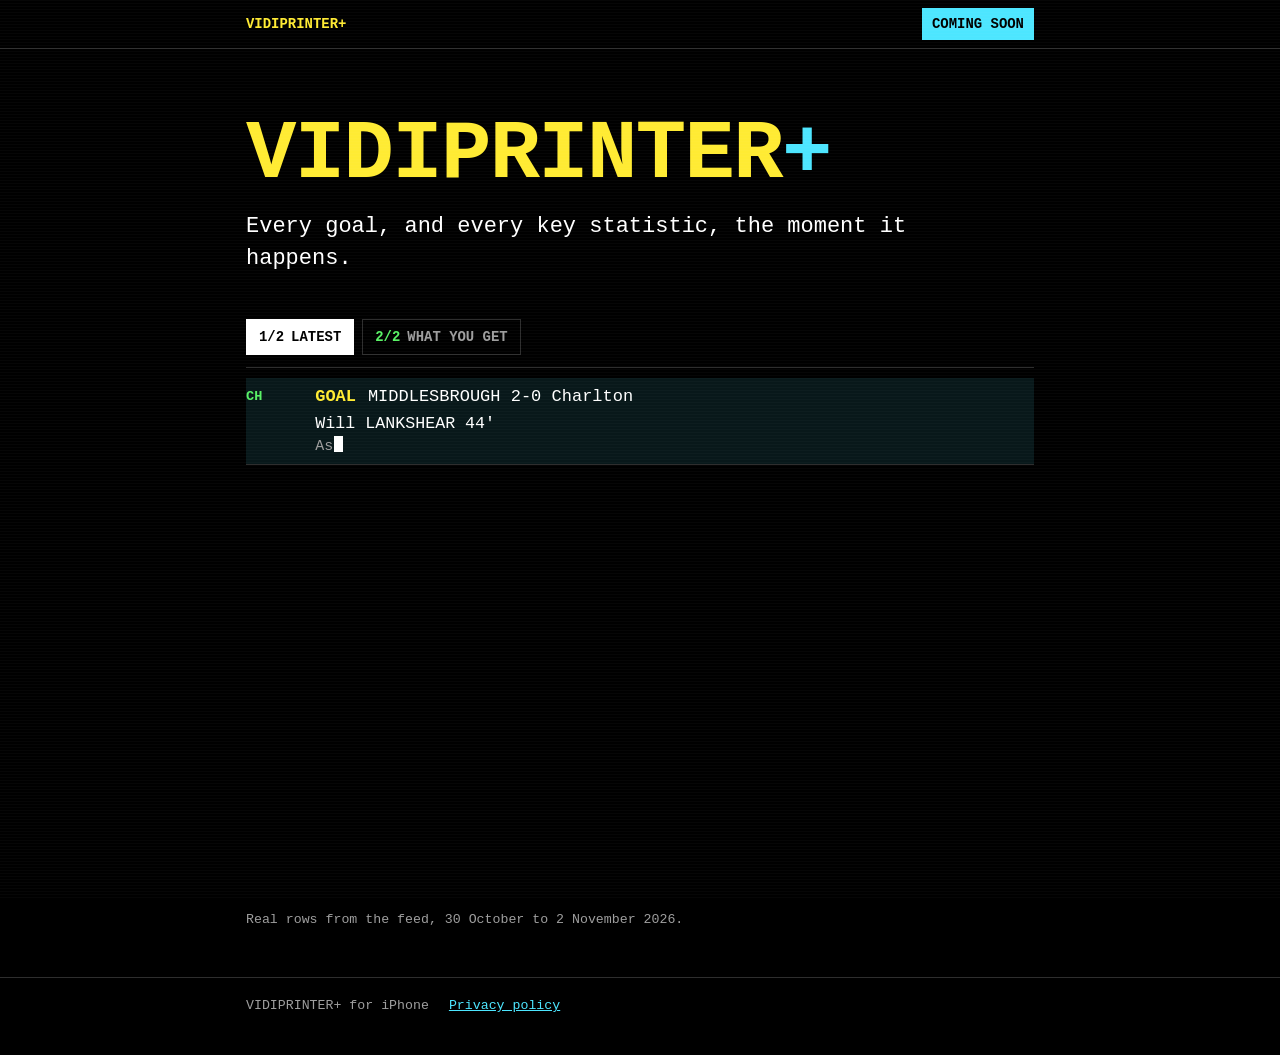
==== docs/index.html @ b52f9524 "The Vidiprinter+ website Moved out of the app repo (mikejmccarthy/vidiprinter#30) to be served by Gi" ====
<!DOCTYPE html>
<!-- Built by site.py from template.html, content.json and highlights.json. Edit those, not this file. -->
<html lang="en-GB">
<head>
<meta charset="utf-8">
<meta name="viewport" content="width=device-width, initial-scale=1">
<title>Vidiprinter+</title>
<meta name="description" content="Vidiprinter+ for iPhone: every goal, and every key statistic, the moment it happens. Live vidiprinter, live stats and alerts for your games.">
<meta name="theme-color" content="#000000">
<meta property="og:title" content="Vidiprinter+">
<meta property="og:description" content="Every goal, and every key statistic, the moment it happens.">
<link rel="icon" href="data:image/svg+xml,%3Csvg xmlns='http://www.w3.org/2000/svg' viewBox='0 0 64 64'%3E%3Crect width='64' height='64' rx='12' fill='%23000'/%3E%3Ctext x='32' y='44' font-family='Menlo,monospace' font-weight='700' font-size='30' text-anchor='middle' fill='%23ffeb33'%3EV+%3C/text%3E%3C/svg%3E">
<style>
/* The app's Old School palette (Vidiprinter/Views/Teletext.swift), dark. */
:root {
  --bg: #000;
  --text: #fff;
  --yellow: #ffeb33;
  --cyan: #4de6ff;
  --green: #59f266;
  --red: #ff4d4d;
  --magenta: #ff66ff;
  --quiet: #9e9e9e;
  --sep: #2e2e2e;
  --mono: ui-monospace, "SF Mono", SFMono-Regular, Menlo, Consolas, "Liberation Mono", "Roboto Mono", monospace;
  --code-w: 3.6em;
  color-scheme: dark;
}
* { box-sizing: border-box; }
html { -webkit-text-size-adjust: 100%; }
body {
  margin: 0;
  background: var(--bg);
  color: var(--text);
  font-family: var(--mono);
  font-size: clamp(14px, 1.2vw + 10px, 17px);
  line-height: 1.45;
  overflow-x: hidden;
}
/* Faint scanlines, like the old set. */
body::after {
  content: "";
  position: fixed; inset: 0;
  pointer-events: none;
  background: repeating-linear-gradient(to bottom, rgba(255,255,255,.025) 0 1px, transparent 1px 3px);
  z-index: 50;
}
a { color: var(--cyan); }
.wrap { max-width: 820px; margin: 0 auto; padding: 0 16px; }

/* Header line: the name and the button */
.bar {
  position: sticky; top: 0; z-index: 40;
  background: var(--bg);
  border-bottom: 1px solid var(--sep);
}
.bar .wrap {
  display: flex; align-items: center; justify-content: space-between; gap: 12px;
  min-height: 48px;
  font-size: .82em;
}
.bar .name { color: var(--yellow); font-weight: 700; }
.bar .get {
  background: var(--cyan); color: #000; text-decoration: none;
  font-weight: 700; padding: 6px 10px; white-space: nowrap;
}
.bar .get:hover, .bar .get:focus-visible { background: var(--yellow); }

/* Title */
.hero { padding: clamp(28px, 6vw, 64px) 0 18px; }
h1 {
  margin: 0;
  font-size: clamp(40px, 9vw, 84px);
  line-height: 1;
  letter-spacing: -.02em;
  color: var(--yellow);
  font-weight: 800;
}
h1 .plus { color: var(--cyan); }
.tag {
  margin: 14px 0 0;
  font-size: clamp(16px, 1.6vw + 11px, 22px);
  max-width: 34em;
}

/* Subpage strip, like the app's view chips */
.strip {
  display: flex; gap: 8px; flex-wrap: wrap;
  margin: 26px 0 12px;
}
.chip {
  font: inherit; font-size: .82em; font-weight: 700;
  color: var(--quiet); background: transparent;
  border: 1px solid var(--sep);
  padding: 7px 12px; cursor: pointer;
  text-transform: uppercase;
}
.chip .n { color: var(--green); margin-right: .5em; }
.chip[aria-selected="true"] { color: #000; background: var(--text); border-color: var(--text); }
.chip[aria-selected="true"] .n { color: #000; }
.chip:focus-visible { outline: 2px solid var(--cyan); outline-offset: 2px; }
.chip.nudge { animation: nudge 1.2s ease-in-out infinite; }
@keyframes nudge { 50% { border-color: var(--yellow); color: var(--yellow); } }

/* The screen */
.screen { border-top: 1px solid var(--sep); }
.page { padding-top: 10px; }
.feed {
  position: relative;
  height: clamp(380px, 58svh, 560px);
  overflow: hidden;
}
.feed::after {
  content: ""; position: absolute; left: 0; right: 0; bottom: 0; height: 90px;
  background: linear-gradient(transparent, var(--bg));
  pointer-events: none;
}
.note { color: var(--quiet); font-size: .78em; margin: 10px 0 0; }

/* A vidiprinter row (FeedRow) */
.row {
  display: grid;
  grid-template-columns: var(--code-w) 1fr;
  column-gap: 8px;
  padding: 7px 0;
  border-bottom: 1px solid var(--sep);
}
.row.fresh { background: rgba(77,230,255,.10); }
.code { color: var(--green); font-weight: 700; font-size: .8em; padding-top: .15em; white-space: nowrap; }
.head { display: flex; flex-wrap: wrap; column-gap: .7em; align-items: baseline; }
.lab { font-weight: 700; }
.c-yellow { color: var(--yellow); }
.c-cyan { color: var(--cyan); }
.c-green { color: var(--green); }
.c-red { color: var(--red); }
.c-magenta { color: var(--magenta); }
.c-grey { color: var(--quiet); }
.player { font-size: .98em; margin-top: 2px; }
.assist { color: var(--quiet); font-size: .88em; }
.ins { display: flex; gap: .5em; color: var(--quiet); font-size: .88em; margin: 3px 0 0 1.1em; }
.ins .chev { color: var(--cyan); }
.wait { display: none !important; }
.cursor {
  display: inline-block; width: .6em; height: 1.05em;
  background: var(--text); vertical-align: -.15em; margin-left: 1px;
  animation: blink 1s steps(1) infinite;
}
@keyframes blink { 50% { opacity: 0; } }
.row.out { opacity: 0; transform: translateX(-6px); transition: opacity .12s, transform .12s; }

/* Features page */
.features .row { padding: 14px 0; }
.features .head { font-size: 1.12em; }
.features .score { font-weight: 700; }
.features .ins { font-size: .92em; color: #c9c9c9; }
.strike { text-decoration: line-through; color: var(--quiet); }

.cta { padding: 28px 0 10px; transition: opacity .4s; }
.cta.wait { display: block !important; opacity: 0; visibility: hidden; }
.store {
  display: inline-flex; align-items: center; gap: 12px;
  background: var(--yellow); color: #000; text-decoration: none;
  font-weight: 800; font-size: 1.05em;
  padding: 14px 20px;
}
.store:hover, .store:focus-visible { background: var(--cyan); }
.store.soon, .store.soon:hover { background: transparent; color: var(--yellow); border: 2px solid var(--yellow); cursor: default; }
.store svg { width: 22px; height: 22px; flex: none; }
.price { color: var(--quiet); font-size: .85em; margin: 12px 0 0; }

footer { border-top: 1px solid var(--sep); margin-top: 48px; padding: 18px 0 40px; color: var(--quiet); font-size: .78em; }
footer .wrap { display: flex; flex-wrap: wrap; gap: 8px 20px; }

/* Without script, or with reduced motion: both pages, one after the other. */
html:not(.js) .strip, html.still .strip { display: none; }
html:not(.js) .page[hidden], html.still .page[hidden] { display: block; }
html.still .feed, html:not(.js) .feed { height: auto; }
html.still .feed::after, html:not(.js) .feed::after { display: none; }
html:not(.js) .features, html.still .features { margin-top: 32px; }
.sr { position: absolute; width: 1px; height: 1px; overflow: hidden; clip: rect(0 0 0 0); white-space: nowrap; }
</style>
<script>document.documentElement.classList.add("js");</script>
</head>
<body>

<header class="bar">
  <div class="wrap">
    <span class="name">VIDIPRINTER+</span>
    <a class="get" href="#get">COMING SOON</a>
  </div>
</header>

<main class="wrap">
  <section class="hero">
    <h1>VIDIPRINTER<span class="plus">+</span></h1>
    <p class="tag">Every goal, and every key statistic, the moment it happens.</p>
  </section>

  <div class="strip" role="tablist" aria-label="Pages">
    <button class="chip" role="tab" id="tab-feed" aria-controls="page-feed" aria-selected="true"><span class="n">1/2</span>Latest</button>
    <button class="chip" role="tab" id="tab-features" aria-controls="page-features" aria-selected="false"><span class="n">2/2</span>What you get</button>
  </div>

  <div class="screen">
    <section class="page" id="page-feed" role="tabpanel" aria-labelledby="tab-feed">
      <h2 class="sr">Latest</h2>
      <div class="feed" id="feed" aria-live="off">
<div class="row"><span class="code">PL</span><div><div class="head"><span class="lab c-cyan">FT</span><span class="score">Liverpool 0-1 Arsenal</span></div><div class="ins"><span class="chev">›</span><span>Arsenal climb to the top of the Premier League, above Manchester City</span></div><div class="ins"><span class="chev">›</span><span>Arsenal&#x27;s first league win at Liverpool in 14 visits</span></div></div></div>
<div class="row"><span class="code">PL</span><div><div class="head"><span class="lab c-yellow">GOAL</span><span class="score">TOTTENHAM 1-0 Crystal Palace</span></div><div class="player">Archie GRAY 25&#x27;</div><div class="assist">Assist: Mohammed KUDUS</div><div class="ins"><span class="chev">›</span><span>Archie Gray scores for the first time since February, 20 games ago</span></div></div></div>
<div class="row"><span class="code">CH</span><div><div class="head"><span class="lab c-cyan">FT</span><span class="score">Partick 2-3 Morton</span></div><div class="ins"><span class="chev">›</span><span>Greenock Morton win from behind away from home</span></div></div></div>
<div class="row"><span class="code">CH</span><div><div class="head"><span class="lab c-yellow">GOAL</span><span class="score">Arbroath 0-4 RAITH</span></div><div class="player">George OAKLEY 78&#x27;</div><div class="assist">Assist: Scott TIFFONEY</div><div class="ins"><span class="chev">›</span><span>Hat-trick for George Oakley</span></div></div></div>
<div class="row"><span class="code">PL</span><div><div class="head"><span class="lab c-yellow">GOAL</span><span class="score">HULL 1-1 Ipswich</span></div><div class="player">Tim IROEGBUNAM 58&#x27;</div><div class="assist">Assist: Oli McBURNIE</div><div class="ins"><span class="chev">›</span><span>Tim Iroegbunam&#x27;s first goal for Hull City</span></div></div></div>
<div class="row"><span class="code">CH</span><div><div class="head"><span class="lab c-yellow">GOAL</span><span class="score">MIDDLESBROUGH 2-0 Charlton</span></div><div class="player">Will LANKSHEAR 44&#x27;</div><div class="assist">Assist: Sebastian BERHALTER</div><div class="ins"><span class="chev">›</span><span>Will Lankshear has scored in 5 games in a row</span></div></div></div>
      </div>
      <p class="note">Real rows from the feed, 30 October to 2 November 2026.</p>
    </section>

    <section class="page features" id="page-features" role="tabpanel" aria-labelledby="tab-features" hidden>
      <h2 class="sr">What you get</h2>
      <div id="feat">
<div class="row"><span class="code">LIVE</span><div><div class="head"><span class="lab c-yellow">GOAL</span><span class="score">Every goal, the moment it goes in</span></div><div class="ins"><span class="chev">›</span><span>Goals, red cards, missed penalties, results, displayed as they happen.</span></div></div></div>
<div class="row"><span class="code">STAT</span><div><div class="head"><span class="lab c-cyan">LINES</span><span class="score">The story behind the goal</span></div><div class="ins"><span class="chev">›</span><span>Debuts, hat-tricks, scoring runs, droughts ended and season milestones, displayed as soon as they happen.</span></div><div class="ins"><span class="chev">›</span><span>At full time: the result in context, comebacks, winning runs and table moves.</span></div></div></div>
<div class="row"><span class="code">PUSH</span><div><div class="head"><span class="lab c-magenta">ALERT</span><span class="score">Never miss a moment</span></div><div class="ins"><span class="chev">›</span><span>Alerts for line-ups, kick-off, goals, red cards, missed penalties, half time and full time.</span></div><div class="ins"><span class="chev">›</span><span>Vidiprinter+ supports push alerts, live activities and home screen widgets</span></div></div></div>
<div class="row"><span class="code">CLUB</span><div><div class="head"><span class="lab c-green">MY CLUB</span><span class="score">Your club, front and centre</span></div><div class="ins"><span class="chev">›</span><span>Follow as many clubs as you like.</span></div><div class="ins"><span class="chev">›</span><span>Each club has its own page featuring detailed stats, results and fixtures.</span></div></div></div>
<div class="row"><span class="code">TBL</span><div><div class="head"><span class="lab c-cyan">TABLES</span><span class="score">Tables, the way you want them</span></div><div class="ins"><span class="chev">›</span><span>Sort every league table by form, home and away record, goals for and against, xG, or between and two dates.</span></div></div></div>
<div class="row"><span class="code">SHR</span><div><div class="head"><span class="lab c-yellow">SHARE</span><span class="score">Post the line, not a screenshot</span></div><div class="ins"><span class="chev">›</span><span>Any stat line becomes an image for sharing on social media.</span></div></div></div>
<div class="row"><span class="code">ALL</span><div><div class="head"><span class="lab c-cyan">FT</span><span class="score">Football, top to bottom</span></div><div class="ins"><span class="chev">›</span><span>From the Premier League to the National League North and South in England, Women&#x27;s Super League, WSL 2 and domestic cups. Scottish Premiership to League Two, plus both cups.</span></div><div class="ins"><span class="chev">›</span><span>Europe&#x27;s top leagues and cups, MLS and the Saudi Pro League.</span></div></div></div>
      </div>

      <div class="cta" id="get">
        <a class="store soon" aria-disabled="true"><svg viewBox="0 0 24 24" aria-hidden="true"><path fill="currentColor" d="M16.4 12.6c0-2.5 2-3.6 2.1-3.7-1.2-1.7-3-1.9-3.6-2-1.5-.2-3 .9-3.8.9s-2-.9-3.3-.9c-1.7 0-3.3 1-4.2 2.5-1.8 3.1-.5 7.7 1.3 10.2.9 1.2 1.9 2.6 3.2 2.6 1.3-.1 1.8-.8 3.3-.8s2 .8 3.3.8c1.4 0 2.3-1.3 3.1-2.5 1-1.4 1.4-2.8 1.4-2.9 0 0-2.8-1.1-2.8-4.2zM13.9 5.1c.7-.8 1.2-2 1-3.1-1 0-2.2.7-2.9 1.5-.6.7-1.2 1.9-1 3 1.1.1 2.2-.6 2.9-1.4z"/></svg> COMING SOON TO THE APP STORE</a>
        <p class="price">For iPhone. Vidiprinter+ is £1.99 a month or £7.99 a year.</p>
      </div>
    </section>
  </div>
</main>

<footer>
  <div class="wrap">
    <span>VIDIPRINTER+ for iPhone</span>
    <a href="https://claude.ai/artifact/BBJf5rjCoXE4sLjNLq23eA">Privacy policy</a>
  </div>
</footer>

<script>
(() => {
  const $ = (s) => document.querySelector(s);
  const SPEED = {"feed": 36, "features": 70};
  const still = matchMedia("(prefers-reduced-motion: reduce)").matches;
  if (still) document.documentElement.classList.add("still");

  /* Typing: a row's text comes out character by character, its lines
     appearing as they're reached, with the block cursor on the end. */
  const cursor = document.createElement("span");
  cursor.className = "cursor";
  cursor.setAttribute("aria-hidden", "true");
  let run = 0; // bumped to cancel whatever is typing
  const sleep = (ms) => new Promise((r) => setTimeout(r, ms));

  function prepare(row) {
    const parts = [];
    const walk = document.createTreeWalker(row, NodeFilter.SHOW_TEXT);
    for (let n; (n = walk.nextNode());) {
      if (!n.data.trim()) continue;
      const block = n.parentElement.closest(".head, .player, .assist, .ins, .code");
      parts.push({ n, text: n.data, block });
      n.data = "";
    }
    new Set(parts.map((p) => p.block).filter(Boolean)).forEach((b) => b.classList.add("wait"));
    return parts;
  }
  async function type(row, cps, id) {
    const parts = prepare(row);
    row.classList.remove("wait");
    const total = parts.reduce((s, p) => s + p.text.length, 0);
    const t0 = performance.now();
    let shown = 0;
    while (shown < total) {
      if (id !== run) return false;
      await new Promise(requestAnimationFrame);
      shown = Math.min(total, Math.floor((performance.now() - t0) / 1000 * cps) + 1);
      let left = shown, last = null;
      for (const p of parts) {
        const k = Math.min(p.text.length, left);
        left -= k;
        if (k > 0) { last = p; if (p.block) p.block.classList.remove("wait"); }
        if (p.n.data.length !== k) p.n.data = p.text.slice(0, k);
      }
      if (last && cursor.previousSibling !== last.n) last.n.after(cursor);
    }
    return true;
  }
  const rowsOf = (box) => [...box.children].map((r) => r.outerHTML);
  function make(html) {
    const t = document.createElement("template");
    t.innerHTML = html;
    return t.content.firstElementChild;
  }

  /* Page 1: the feed. The rows are in the page newest first; they print
     oldest first, each at the top, as in the app. */
  const feed = $("#feed");
  const feedRows = rowsOf(feed).reverse();
  async function playFeed() {
    const id = ++run;
    if (still) return;
    feed.replaceChildren();
    for (const html of feedRows) {
      const row = make(html);
      row.classList.add("fresh", "wait");
      feed.prepend(row);
      row.nextElementSibling?.classList.remove("fresh");
      if (!(await type(row, SPEED.feed, id))) return;
      await sleep(420);
      if (id !== run) return;
    }
    feed.firstElementChild?.classList.remove("fresh");
    cursor.remove();
    $("#tab-features").classList.add("nudge");
    await sleep(2600);
    if (id !== run) return;
    await wipe(id);
    if (id === run) show("features");
  }
  /* The page clears from the bottom up before the next one prints. */
  async function wipe(id) {
    cursor.remove();
    for (const r of [...feed.children].reverse()) {
      if (id !== run) return;
      r.classList.add("out");
      await sleep(70);
    }
    await sleep(160);
  }

  /* Page 2: what you get */
  const feat = $("#feat");
  const featHTML = feat.innerHTML;
  async function playFeatures() {
    const id = ++run;
    if (still) return;
    feat.innerHTML = featHTML;
    const cta = $("#get");
    cta.classList.add("wait");
    const rows = [...feat.children];
    rows.forEach((r) => r.classList.add("wait"));
    for (const r of rows) {
      if (!(await type(r, SPEED.features, id))) return;
      await sleep(140);
    }
    cursor.remove();
    if (id === run) cta.classList.remove("wait");
  }

  /* Subpages */
  const tabs = { feed: $("#tab-feed"), features: $("#tab-features") };
  const pages = { feed: $("#page-feed"), features: $("#page-features") };
  let current = null;
  function show(name, { replay = true } = {}) {
    current = name;
    for (const k in tabs) {
      tabs[k].setAttribute("aria-selected", String(k === name));
      tabs[k].tabIndex = k === name ? 0 : -1;
      pages[k].hidden = k !== name;
    }
    tabs.features.classList.remove("nudge");
    const want = name === "features" ? "#features" : "";
    if (location.hash !== want && (want || location.hash === "#features")) {
      try { history.replaceState(null, "", want || location.pathname + location.search); } catch (_) {}
    }
    if (replay) (name === "feed" ? playFeed : playFeatures)();
  }
  tabs.feed.addEventListener("click", () => show("feed"));
  tabs.features.addEventListener("click", () => show("features"));
  $(".strip").addEventListener("keydown", (e) => {
    if (e.key !== "ArrowLeft" && e.key !== "ArrowRight") return;
    const next = current === "feed" ? "features" : "feed";
    show(next); tabs[next].focus();
  });
  /* Before the app is live, the header button leads to the button at the end. */
  document.querySelectorAll('a[href="#get"]').forEach((a) => a.addEventListener("click", (e) => {
    e.preventDefault();
    if (current !== "features" && !still) {
      show("features", { replay: false });
      run++; cursor.remove();
      feat.innerHTML = featHTML; $("#get").classList.remove("wait");
    }
    $("#get").scrollIntoView({ behavior: still ? "auto" : "smooth", block: "center" });
  }));

  if (!still) show(location.hash === "#features" ? "features" : "feed");
})();
</script>
</body>
</html>
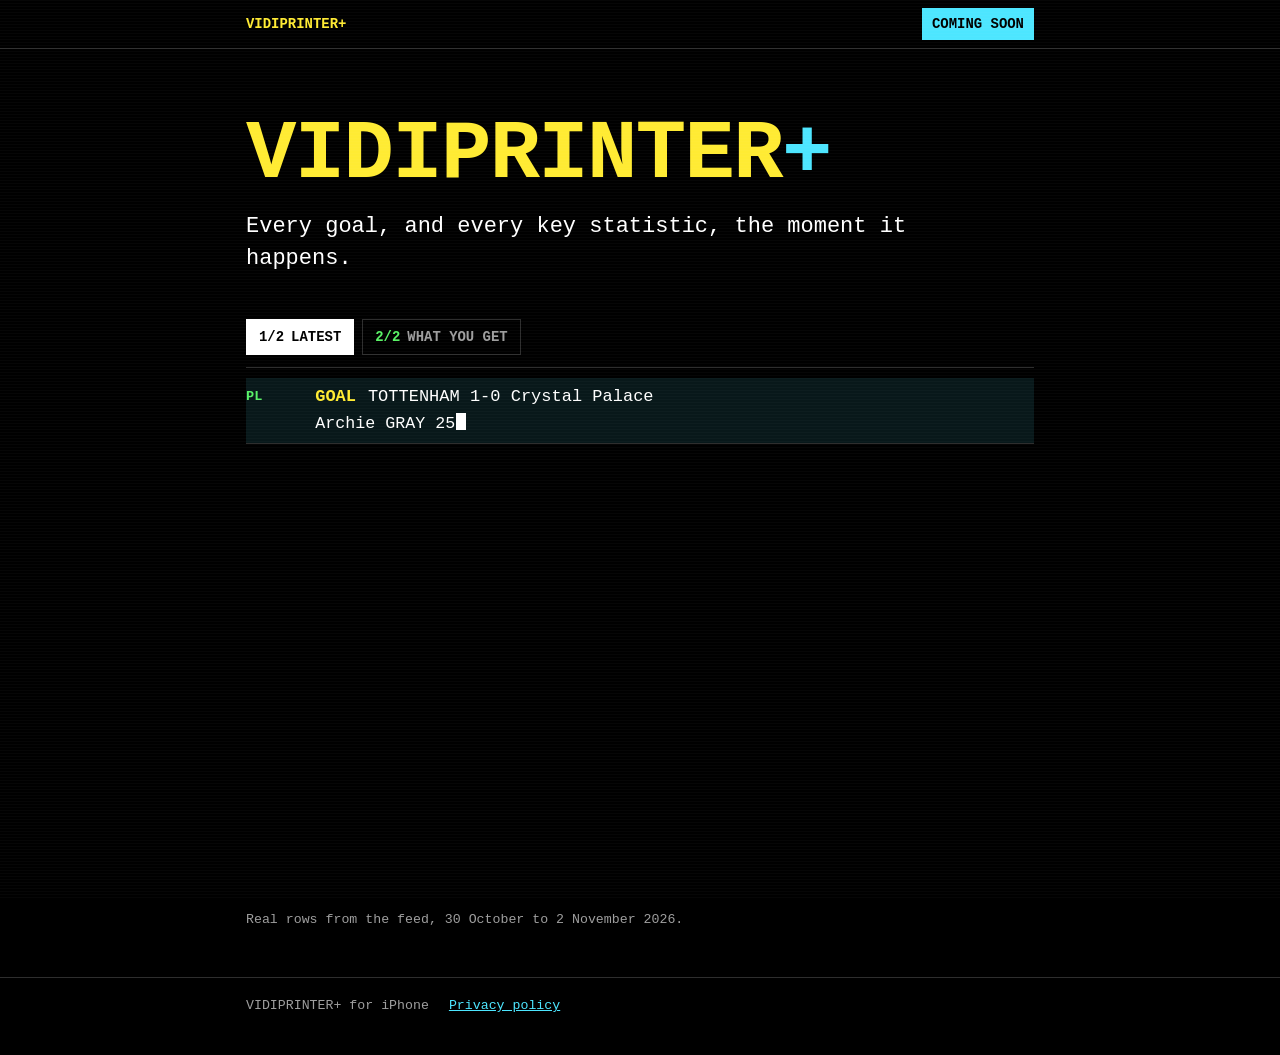
==== commit b14a0265: "Update the website: 30 October to 2 November 2026" ====
--- a/docs/index.html
+++ b/docs/index.html
@@ -10,175 +10,7 @@
 <meta property="og:title" content="Vidiprinter+">
 <meta property="og:description" content="Every goal, and every key statistic, the moment it happens.">
 <link rel="icon" href="data:image/svg+xml,%3Csvg xmlns='http://www.w3.org/2000/svg' viewBox='0 0 64 64'%3E%3Crect width='64' height='64' rx='12' fill='%23000'/%3E%3Ctext x='32' y='44' font-family='Menlo,monospace' font-weight='700' font-size='30' text-anchor='middle' fill='%23ffeb33'%3EV+%3C/text%3E%3C/svg%3E">
-<style>
-/* The app's Old School palette (Vidiprinter/Views/Teletext.swift), dark. */
-:root {
-  --bg: #000;
-  --text: #fff;
-  --yellow: #ffeb33;
-  --cyan: #4de6ff;
-  --green: #59f266;
-  --red: #ff4d4d;
-  --magenta: #ff66ff;
-  --quiet: #9e9e9e;
-  --sep: #2e2e2e;
-  --mono: ui-monospace, "SF Mono", SFMono-Regular, Menlo, Consolas, "Liberation Mono", "Roboto Mono", monospace;
-  --code-w: 3.6em;
-  color-scheme: dark;
-}
-* { box-sizing: border-box; }
-html { -webkit-text-size-adjust: 100%; }
-body {
-  margin: 0;
-  background: var(--bg);
-  color: var(--text);
-  font-family: var(--mono);
-  font-size: clamp(14px, 1.2vw + 10px, 17px);
-  line-height: 1.45;
-  overflow-x: hidden;
-}
-/* Faint scanlines, like the old set. */
-body::after {
-  content: "";
-  position: fixed; inset: 0;
-  pointer-events: none;
-  background: repeating-linear-gradient(to bottom, rgba(255,255,255,.025) 0 1px, transparent 1px 3px);
-  z-index: 50;
-}
-a { color: var(--cyan); }
-.wrap { max-width: 820px; margin: 0 auto; padding: 0 16px; }
-
-/* Header line: the name and the button */
-.bar {
-  position: sticky; top: 0; z-index: 40;
-  background: var(--bg);
-  border-bottom: 1px solid var(--sep);
-}
-.bar .wrap {
-  display: flex; align-items: center; justify-content: space-between; gap: 12px;
-  min-height: 48px;
-  font-size: .82em;
-}
-.bar .name { color: var(--yellow); font-weight: 700; }
-.bar .get {
-  background: var(--cyan); color: #000; text-decoration: none;
-  font-weight: 700; padding: 6px 10px; white-space: nowrap;
-}
-.bar .get:hover, .bar .get:focus-visible { background: var(--yellow); }
-
-/* Title */
-.hero { padding: clamp(28px, 6vw, 64px) 0 18px; }
-h1 {
-  margin: 0;
-  font-size: clamp(40px, 9vw, 84px);
-  line-height: 1;
-  letter-spacing: -.02em;
-  color: var(--yellow);
-  font-weight: 800;
-}
-h1 .plus { color: var(--cyan); }
-.tag {
-  margin: 14px 0 0;
-  font-size: clamp(16px, 1.6vw + 11px, 22px);
-  max-width: 34em;
-}
-
-/* Subpage strip, like the app's view chips */
-.strip {
-  display: flex; gap: 8px; flex-wrap: wrap;
-  margin: 26px 0 12px;
-}
-.chip {
-  font: inherit; font-size: .82em; font-weight: 700;
-  color: var(--quiet); background: transparent;
-  border: 1px solid var(--sep);
-  padding: 7px 12px; cursor: pointer;
-  text-transform: uppercase;
-}
-.chip .n { color: var(--green); margin-right: .5em; }
-.chip[aria-selected="true"] { color: #000; background: var(--text); border-color: var(--text); }
-.chip[aria-selected="true"] .n { color: #000; }
-.chip:focus-visible { outline: 2px solid var(--cyan); outline-offset: 2px; }
-.chip.nudge { animation: nudge 1.2s ease-in-out infinite; }
-@keyframes nudge { 50% { border-color: var(--yellow); color: var(--yellow); } }
-
-/* The screen */
-.screen { border-top: 1px solid var(--sep); }
-.page { padding-top: 10px; }
-.feed {
-  position: relative;
-  height: clamp(380px, 58svh, 560px);
-  overflow: hidden;
-}
-.feed::after {
-  content: ""; position: absolute; left: 0; right: 0; bottom: 0; height: 90px;
-  background: linear-gradient(transparent, var(--bg));
-  pointer-events: none;
-}
-.note { color: var(--quiet); font-size: .78em; margin: 10px 0 0; }
-
-/* A vidiprinter row (FeedRow) */
-.row {
-  display: grid;
-  grid-template-columns: var(--code-w) 1fr;
-  column-gap: 8px;
-  padding: 7px 0;
-  border-bottom: 1px solid var(--sep);
-}
-.row.fresh { background: rgba(77,230,255,.10); }
-.code { color: var(--green); font-weight: 700; font-size: .8em; padding-top: .15em; white-space: nowrap; }
-.head { display: flex; flex-wrap: wrap; column-gap: .7em; align-items: baseline; }
-.lab { font-weight: 700; }
-.c-yellow { color: var(--yellow); }
-.c-cyan { color: var(--cyan); }
-.c-green { color: var(--green); }
-.c-red { color: var(--red); }
-.c-magenta { color: var(--magenta); }
-.c-grey { color: var(--quiet); }
-.player { font-size: .98em; margin-top: 2px; }
-.assist { color: var(--quiet); font-size: .88em; }
-.ins { display: flex; gap: .5em; color: var(--quiet); font-size: .88em; margin: 3px 0 0 1.1em; }
-.ins .chev { color: var(--cyan); }
-.wait { display: none !important; }
-.cursor {
-  display: inline-block; width: .6em; height: 1.05em;
-  background: var(--text); vertical-align: -.15em; margin-left: 1px;
-  animation: blink 1s steps(1) infinite;
-}
-@keyframes blink { 50% { opacity: 0; } }
-.row.out { opacity: 0; transform: translateX(-6px); transition: opacity .12s, transform .12s; }
-
-/* Features page */
-.features .row { padding: 14px 0; }
-.features .head { font-size: 1.12em; }
-.features .score { font-weight: 700; }
-.features .ins { font-size: .92em; color: #c9c9c9; }
-.strike { text-decoration: line-through; color: var(--quiet); }
-
-.cta { padding: 28px 0 10px; transition: opacity .4s; }
-.cta.wait { display: block !important; opacity: 0; visibility: hidden; }
-.store {
-  display: inline-flex; align-items: center; gap: 12px;
-  background: var(--yellow); color: #000; text-decoration: none;
-  font-weight: 800; font-size: 1.05em;
-  padding: 14px 20px;
-}
-.store:hover, .store:focus-visible { background: var(--cyan); }
-.store.soon, .store.soon:hover { background: transparent; color: var(--yellow); border: 2px solid var(--yellow); cursor: default; }
-.store svg { width: 22px; height: 22px; flex: none; }
-.price { color: var(--quiet); font-size: .85em; margin: 12px 0 0; }
-
-footer { border-top: 1px solid var(--sep); margin-top: 48px; padding: 18px 0 40px; color: var(--quiet); font-size: .78em; }
-footer .wrap { display: flex; flex-wrap: wrap; gap: 8px 20px; }
-
-/* Without script, or with reduced motion: both pages, one after the other. */
-html:not(.js) .strip, html.still .strip { display: none; }
-html:not(.js) .page[hidden], html.still .page[hidden] { display: block; }
-html.still .feed, html:not(.js) .feed { height: auto; }
-html.still .feed::after, html:not(.js) .feed::after { display: none; }
-html:not(.js) .features, html.still .features { margin-top: 32px; }
-.sr { position: absolute; width: 1px; height: 1px; overflow: hidden; clip: rect(0 0 0 0); white-space: nowrap; }
-</style>
+<link rel="stylesheet" href="style.css">
 <script>document.documentElement.classList.add("js");</script>
 </head>
 <body>
@@ -206,11 +38,11 @@
       <h2 class="sr">Latest</h2>
       <div class="feed" id="feed" aria-live="off">
 <div class="row"><span class="code">PL</span><div><div class="head"><span class="lab c-cyan">FT</span><span class="score">Liverpool 0-1 Arsenal</span></div><div class="ins"><span class="chev">›</span><span>Arsenal climb to the top of the Premier League, above Manchester City</span></div><div class="ins"><span class="chev">›</span><span>Arsenal&#x27;s first league win at Liverpool in 14 visits</span></div></div></div>
+<div class="row"><span class="code">NL</span><div><div class="head"><span class="lab c-cyan">FT</span><span class="score">Boreham Wood 4-3 Hartlepool</span></div><div class="ins"><span class="chev">›</span><span>Boreham Wood: 9 league wins in a row</span></div><div class="ins"><span class="chev">›</span><span>Boreham Wood unbeaten in 22 league games</span></div></div></div>
+<div class="row"><span class="code">L2</span><div><div class="head"><span class="lab c-yellow">GOAL</span><span class="score">SALFORD 2-1 Exeter</span></div><div class="player">Will AIMSON 88&#x27;</div><div class="assist">Assist: Abraham ODOH</div><div class="ins"><span class="chev">›</span><span>Will Aimson scores against his old club (Exeter City 2022-2024)</span></div><div class="ins"><span class="chev">›</span><span>Will Aimson&#x27;s first goal for Salford City</span></div></div></div>
+<div class="row"><span class="code">L1</span><div><div class="head"><span class="lab c-yellow">GOAL</span><span class="score">MK DONS 1-0 Doncaster</span></div><div class="player">Aaron COLLINS 2&#x27;</div><div class="assist">Assist: Marvin EKPITETA</div><div class="ins"><span class="chev">›</span><span>Aaron Collins goes top of the League One scorers with 10</span></div></div></div>
+<div class="row"><span class="code">CH</span><div><div class="head"><span class="lab c-yellow">GOAL</span><span class="score">Lincoln 0-2 BIRMINGHAM</span></div><div class="player">August PRISKE 60&#x27;</div><div class="assist">Assist: Christoph KLARER</div><div class="ins"><span class="chev">›</span><span>August Priske has 6 goals in 8 games</span></div></div></div>
 <div class="row"><span class="code">PL</span><div><div class="head"><span class="lab c-yellow">GOAL</span><span class="score">TOTTENHAM 1-0 Crystal Palace</span></div><div class="player">Archie GRAY 25&#x27;</div><div class="assist">Assist: Mohammed KUDUS</div><div class="ins"><span class="chev">›</span><span>Archie Gray scores for the first time since February, 20 games ago</span></div></div></div>
-<div class="row"><span class="code">CH</span><div><div class="head"><span class="lab c-cyan">FT</span><span class="score">Partick 2-3 Morton</span></div><div class="ins"><span class="chev">›</span><span>Greenock Morton win from behind away from home</span></div></div></div>
-<div class="row"><span class="code">CH</span><div><div class="head"><span class="lab c-yellow">GOAL</span><span class="score">Arbroath 0-4 RAITH</span></div><div class="player">George OAKLEY 78&#x27;</div><div class="assist">Assist: Scott TIFFONEY</div><div class="ins"><span class="chev">›</span><span>Hat-trick for George Oakley</span></div></div></div>
-<div class="row"><span class="code">PL</span><div><div class="head"><span class="lab c-yellow">GOAL</span><span class="score">HULL 1-1 Ipswich</span></div><div class="player">Tim IROEGBUNAM 58&#x27;</div><div class="assist">Assist: Oli McBURNIE</div><div class="ins"><span class="chev">›</span><span>Tim Iroegbunam&#x27;s first goal for Hull City</span></div></div></div>
-<div class="row"><span class="code">CH</span><div><div class="head"><span class="lab c-yellow">GOAL</span><span class="score">MIDDLESBROUGH 2-0 Charlton</span></div><div class="player">Will LANKSHEAR 44&#x27;</div><div class="assist">Assist: Sebastian BERHALTER</div><div class="ins"><span class="chev">›</span><span>Will Lankshear has scored in 5 games in a row</span></div></div></div>
       </div>
       <p class="note">Real rows from the feed, 30 October to 2 November 2026.</p>
     </section>
@@ -238,7 +70,7 @@
 <footer>
   <div class="wrap">
     <span>VIDIPRINTER+ for iPhone</span>
-    <a href="https://claude.ai/artifact/BBJf5rjCoXE4sLjNLq23eA">Privacy policy</a>
+    <a href="privacy.html">Privacy policy</a>
   </div>
 </footer>
 
--- a/docs/style.css
+++ b/docs/style.css
@@ -0,0 +1,191 @@
+/* The app's Old School palette (Vidiprinter/Views/Teletext.swift), dark. */
+:root {
+  --bg: #000;
+  --text: #fff;
+  --yellow: #ffeb33;
+  --cyan: #4de6ff;
+  --green: #59f266;
+  --red: #ff4d4d;
+  --magenta: #ff66ff;
+  --quiet: #9e9e9e;
+  --sep: #2e2e2e;
+  --mono: ui-monospace, "SF Mono", SFMono-Regular, Menlo, Consolas, "Liberation Mono", "Roboto Mono", monospace;
+  --code-w: 3.6em;
+  color-scheme: dark;
+}
+* { box-sizing: border-box; }
+html { -webkit-text-size-adjust: 100%; }
+body {
+  margin: 0;
+  background: var(--bg);
+  color: var(--text);
+  font-family: var(--mono);
+  font-size: clamp(14px, 1.2vw + 10px, 17px);
+  line-height: 1.45;
+  overflow-x: hidden;
+}
+/* Faint scanlines, like the old set. */
+body::after {
+  content: "";
+  position: fixed; inset: 0;
+  pointer-events: none;
+  background: repeating-linear-gradient(to bottom, rgba(255,255,255,.025) 0 1px, transparent 1px 3px);
+  z-index: 50;
+}
+a { color: var(--cyan); }
+.wrap { max-width: 820px; margin: 0 auto; padding: 0 16px; }
+
+/* Header line: the name and the button */
+.bar {
+  position: sticky; top: 0; z-index: 40;
+  background: var(--bg);
+  border-bottom: 1px solid var(--sep);
+}
+.bar .wrap {
+  display: flex; align-items: center; justify-content: space-between; gap: 12px;
+  min-height: 48px;
+  font-size: .82em;
+}
+.bar .name { color: var(--yellow); font-weight: 700; }
+.bar .get {
+  background: var(--cyan); color: #000; text-decoration: none;
+  font-weight: 700; padding: 6px 10px; white-space: nowrap;
+}
+.bar .get:hover, .bar .get:focus-visible { background: var(--yellow); }
+
+/* Title */
+.hero { padding: clamp(28px, 6vw, 64px) 0 18px; }
+h1 {
+  margin: 0;
+  font-size: clamp(40px, 9vw, 84px);
+  line-height: 1;
+  letter-spacing: -.02em;
+  color: var(--yellow);
+  font-weight: 800;
+}
+h1 .plus { color: var(--cyan); }
+.tag {
+  margin: 14px 0 0;
+  font-size: clamp(16px, 1.6vw + 11px, 22px);
+  max-width: 34em;
+}
+
+/* Subpage strip, like the app's view chips */
+.strip {
+  display: flex; gap: 8px; flex-wrap: wrap;
+  margin: 26px 0 12px;
+}
+.chip {
+  font: inherit; font-size: .82em; font-weight: 700;
+  color: var(--quiet); background: transparent;
+  border: 1px solid var(--sep);
+  padding: 7px 12px; cursor: pointer;
+  text-transform: uppercase;
+}
+.chip .n { color: var(--green); margin-right: .5em; }
+.chip[aria-selected="true"] { color: #000; background: var(--text); border-color: var(--text); }
+.chip[aria-selected="true"] .n { color: #000; }
+.chip:focus-visible { outline: 2px solid var(--cyan); outline-offset: 2px; }
+.chip.nudge { animation: nudge 1.2s ease-in-out infinite; }
+@keyframes nudge { 50% { border-color: var(--yellow); color: var(--yellow); } }
+
+/* The screen */
+.screen { border-top: 1px solid var(--sep); }
+.page { padding-top: 10px; }
+.feed {
+  position: relative;
+  height: clamp(380px, 58svh, 560px);
+  overflow: hidden;
+}
+.feed::after {
+  content: ""; position: absolute; left: 0; right: 0; bottom: 0; height: 90px;
+  background: linear-gradient(transparent, var(--bg));
+  pointer-events: none;
+}
+.note { color: var(--quiet); font-size: .78em; margin: 10px 0 0; }
+
+/* A vidiprinter row (FeedRow) */
+.row {
+  display: grid;
+  grid-template-columns: var(--code-w) 1fr;
+  column-gap: 8px;
+  padding: 7px 0;
+  border-bottom: 1px solid var(--sep);
+}
+.row.fresh { background: rgba(77,230,255,.10); }
+.code { color: var(--green); font-weight: 700; font-size: .8em; padding-top: .15em; white-space: nowrap; }
+.head { display: flex; flex-wrap: wrap; column-gap: .7em; align-items: baseline; }
+.lab { font-weight: 700; }
+.c-yellow { color: var(--yellow); }
+.c-cyan { color: var(--cyan); }
+.c-green { color: var(--green); }
+.c-red { color: var(--red); }
+.c-magenta { color: var(--magenta); }
+.c-grey { color: var(--quiet); }
+.player { font-size: .98em; margin-top: 2px; }
+.assist { color: var(--quiet); font-size: .88em; }
+.ins { display: flex; gap: .5em; color: var(--quiet); font-size: .88em; margin: 3px 0 0 1.1em; }
+.ins .chev { color: var(--cyan); }
+.wait { display: none !important; }
+.cursor {
+  display: inline-block; width: .6em; height: 1.05em;
+  background: var(--text); vertical-align: -.15em; margin-left: 1px;
+  animation: blink 1s steps(1) infinite;
+}
+@keyframes blink { 50% { opacity: 0; } }
+.row.out { opacity: 0; transform: translateX(-6px); transition: opacity .12s, transform .12s; }
+
+/* Features page */
+.features .row { padding: 14px 0; }
+.features .head { font-size: 1.12em; }
+.features .score { font-weight: 700; }
+.features .ins { font-size: .92em; color: #c9c9c9; }
+.strike { text-decoration: line-through; color: var(--quiet); }
+
+.cta { padding: 28px 0 10px; transition: opacity .4s; }
+.cta.wait { display: block !important; opacity: 0; visibility: hidden; }
+.store {
+  display: inline-flex; align-items: center; gap: 12px;
+  background: var(--yellow); color: #000; text-decoration: none;
+  font-weight: 800; font-size: 1.05em;
+  padding: 14px 20px;
+}
+.store:hover, .store:focus-visible { background: var(--cyan); }
+.store.soon, .store.soon:hover { background: transparent; color: var(--yellow); border: 2px solid var(--yellow); cursor: default; }
+.store svg { width: 22px; height: 22px; flex: none; }
+.price { color: var(--quiet); font-size: .85em; margin: 12px 0 0; }
+
+footer { border-top: 1px solid var(--sep); margin-top: 48px; padding: 18px 0 40px; color: var(--quiet); font-size: .78em; }
+footer .wrap { display: flex; flex-wrap: wrap; gap: 8px 20px; }
+
+/* Without script, or with reduced motion: both pages, one after the other. */
+html:not(.js) .strip, html.still .strip { display: none; }
+html:not(.js) .page[hidden], html.still .page[hidden] { display: block; }
+html.still .feed, html:not(.js) .feed { height: auto; }
+html.still .feed::after, html:not(.js) .feed::after { display: none; }
+html:not(.js) .features, html.still .features { margin-top: 32px; }
+.sr { position: absolute; width: 1px; height: 1px; overflow: hidden; clip: rect(0 0 0 0); white-space: nowrap; }
+
+/* The privacy policy, in the same look */
+a.name { text-decoration: none; }
+.policy { padding: clamp(28px, 6vw, 56px) 0 0; max-width: 46em; line-height: 1.6; }
+.policy .eyebrow { color: var(--green); font-weight: 700; font-size: .82em; margin: 0 0 8px; text-transform: uppercase; }
+.policy h1 { font-size: clamp(30px, 6vw, 48px); text-transform: uppercase; }
+.policy .dates { color: var(--quiet); font-size: .85em; margin: 12px 0 28px; }
+.policy .summary { border: 1px solid var(--cyan); padding: 16px 18px; margin-bottom: 36px; }
+.policy .summary h2 { color: var(--cyan); font-size: .85em; text-transform: uppercase; margin: 0 0 10px; }
+.policy section { margin-bottom: 34px; }
+.policy .section-title { color: var(--yellow); font-size: 1.1em; margin: 0 0 12px; display: flex; gap: .7em; align-items: baseline; }
+.policy .section-num { color: var(--green); font-size: .8em; }
+.policy p { margin: 0 0 12px; color: #d6d6d6; }
+.policy ul { margin: 0 0 12px; padding-left: 1.4em; color: #d6d6d6; }
+.policy li { margin-bottom: 6px; }
+.policy li::marker { color: var(--cyan); }
+.policy strong { color: var(--text); }
+.policy .table-wrap { overflow-x: auto; margin: 14px 0 18px; }
+.policy table { width: 100%; border-collapse: collapse; font-size: .88em; }
+.policy th, .policy td { text-align: left; padding: 9px 10px 9px 0; border-bottom: 1px solid var(--sep); vertical-align: top; }
+.policy th { color: var(--green); font-size: .85em; text-transform: uppercase; }
+.policy td { color: #d6d6d6; }
+.policy td:first-child { color: var(--text); min-width: 9em; }
+.policy .policy-note { color: var(--quiet); font-size: .85em; border-top: 1px solid var(--sep); padding-top: 18px; margin-top: 40px; }
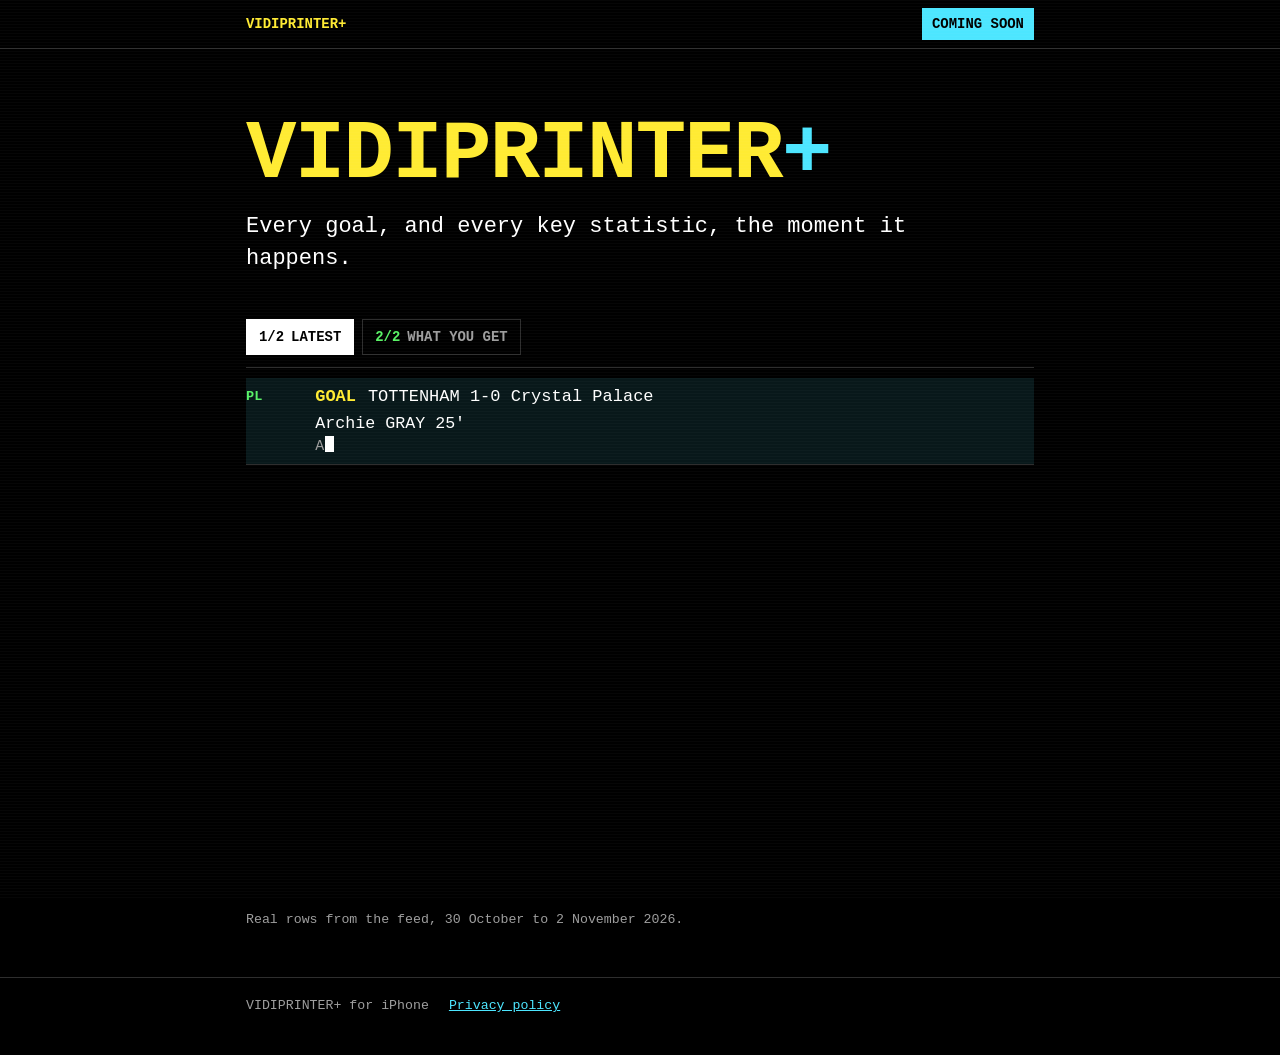
==== commit a96913a8: "Update the website: 30 October to 2 November 2026" ====
--- a/docs/index.html
+++ b/docs/index.html
@@ -53,6 +53,7 @@
 <div class="row"><span class="code">LIVE</span><div><div class="head"><span class="lab c-yellow">GOAL</span><span class="score">Every goal, the moment it goes in</span></div><div class="ins"><span class="chev">›</span><span>Goals, red cards, missed penalties, results, displayed as they happen.</span></div></div></div>
 <div class="row"><span class="code">STAT</span><div><div class="head"><span class="lab c-cyan">LINES</span><span class="score">The story behind the goal</span></div><div class="ins"><span class="chev">›</span><span>Debuts, hat-tricks, scoring runs, droughts ended and season milestones, displayed as soon as they happen.</span></div><div class="ins"><span class="chev">›</span><span>At full time: the result in context, comebacks, winning runs and table moves.</span></div></div></div>
 <div class="row"><span class="code">PUSH</span><div><div class="head"><span class="lab c-magenta">ALERT</span><span class="score">Never miss a moment</span></div><div class="ins"><span class="chev">›</span><span>Alerts for line-ups, kick-off, goals, red cards, missed penalties, half time and full time.</span></div><div class="ins"><span class="chev">›</span><span>Vidiprinter+ supports push alerts, live activities and home screen widgets</span></div></div></div>
+<div class="row"><span class="code">HIDE</span><div><div class="head"><span class="lab c-red">SPOILER</span><span class="score">Keep games out of your feed</span></div><div class="ins"><span class="chev">›</span><span>Streaming, or watching your game on delay? Hide your club&#x27;s matches from the vidiprinter feed so you never accidentally spoil the action.</span></div></div></div>
 <div class="row"><span class="code">CLUB</span><div><div class="head"><span class="lab c-green">MY CLUB</span><span class="score">Your club, front and centre</span></div><div class="ins"><span class="chev">›</span><span>Follow as many clubs as you like.</span></div><div class="ins"><span class="chev">›</span><span>Each club has its own page featuring detailed stats, results and fixtures.</span></div></div></div>
 <div class="row"><span class="code">TBL</span><div><div class="head"><span class="lab c-cyan">TABLES</span><span class="score">Tables, the way you want them</span></div><div class="ins"><span class="chev">›</span><span>Sort every league table by form, home and away record, goals for and against, xG, or between and two dates.</span></div></div></div>
 <div class="row"><span class="code">SHR</span><div><div class="head"><span class="lab c-yellow">SHARE</span><span class="score">Post the line, not a screenshot</span></div><div class="ins"><span class="chev">›</span><span>Any stat line becomes an image for sharing on social media.</span></div></div></div>
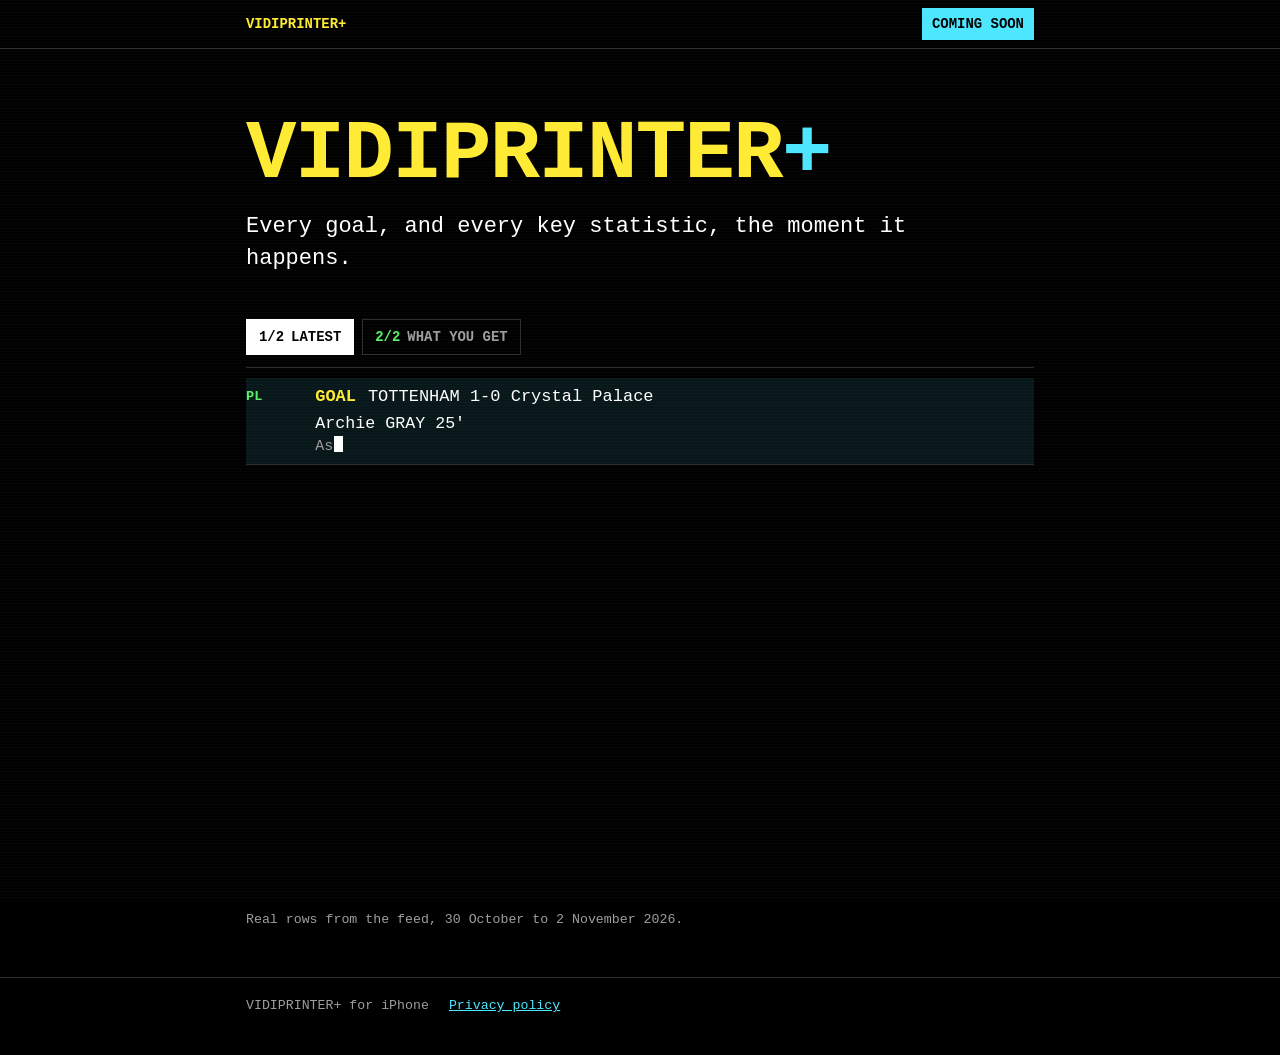
==== commit abb748ca: "Update the website: 30 October to 2 November 2026" ====
--- a/docs/index.html
+++ b/docs/index.html
@@ -40,7 +40,7 @@
 <div class="row"><span class="code">PL</span><div><div class="head"><span class="lab c-cyan">FT</span><span class="score">Liverpool 0-1 Arsenal</span></div><div class="ins"><span class="chev">›</span><span>Arsenal climb to the top of the Premier League, above Manchester City</span></div><div class="ins"><span class="chev">›</span><span>Arsenal&#x27;s first league win at Liverpool in 14 visits</span></div></div></div>
 <div class="row"><span class="code">NL</span><div><div class="head"><span class="lab c-cyan">FT</span><span class="score">Boreham Wood 4-3 Hartlepool</span></div><div class="ins"><span class="chev">›</span><span>Boreham Wood: 9 league wins in a row</span></div><div class="ins"><span class="chev">›</span><span>Boreham Wood unbeaten in 22 league games</span></div></div></div>
 <div class="row"><span class="code">L2</span><div><div class="head"><span class="lab c-yellow">GOAL</span><span class="score">SALFORD 2-1 Exeter</span></div><div class="player">Will AIMSON 88&#x27;</div><div class="assist">Assist: Abraham ODOH</div><div class="ins"><span class="chev">›</span><span>Will Aimson scores against his old club (Exeter City 2022-2024)</span></div><div class="ins"><span class="chev">›</span><span>Will Aimson&#x27;s first goal for Salford City</span></div></div></div>
-<div class="row"><span class="code">L1</span><div><div class="head"><span class="lab c-yellow">GOAL</span><span class="score">MK DONS 1-0 Doncaster</span></div><div class="player">Aaron COLLINS 2&#x27;</div><div class="assist">Assist: Marvin EKPITETA</div><div class="ins"><span class="chev">›</span><span>Aaron Collins goes top of the League One scorers with 10</span></div></div></div>
+<div class="row"><span class="code">L1</span><div><div class="head"><span class="lab c-yellow">GOAL</span><span class="score">MK DONS 1-0 Doncaster</span></div><div class="player">Aaron COLLINS 2&#x27;</div><div class="assist">Assist: Marvin EKPITETA</div><div class="ins"><span class="chev">›</span><span>Aaron Collins is League One&#x27;s new top scorer with 10 goals</span></div></div></div>
 <div class="row"><span class="code">CH</span><div><div class="head"><span class="lab c-yellow">GOAL</span><span class="score">Lincoln 0-2 BIRMINGHAM</span></div><div class="player">August PRISKE 60&#x27;</div><div class="assist">Assist: Christoph KLARER</div><div class="ins"><span class="chev">›</span><span>August Priske has 6 goals in 8 games</span></div></div></div>
 <div class="row"><span class="code">PL</span><div><div class="head"><span class="lab c-yellow">GOAL</span><span class="score">TOTTENHAM 1-0 Crystal Palace</span></div><div class="player">Archie GRAY 25&#x27;</div><div class="assist">Assist: Mohammed KUDUS</div><div class="ins"><span class="chev">›</span><span>Archie Gray scores for the first time since February, 20 games ago</span></div></div></div>
       </div>
@@ -51,12 +51,13 @@
       <h2 class="sr">What you get</h2>
       <div id="feat">
 <div class="row"><span class="code">LIVE</span><div><div class="head"><span class="lab c-yellow">GOAL</span><span class="score">Every goal, the moment it goes in</span></div><div class="ins"><span class="chev">›</span><span>Goals, red cards, missed penalties, results, displayed as they happen.</span></div></div></div>
-<div class="row"><span class="code">STAT</span><div><div class="head"><span class="lab c-cyan">LINES</span><span class="score">The story behind the goal</span></div><div class="ins"><span class="chev">›</span><span>Debuts, hat-tricks, scoring runs, droughts ended and season milestones, displayed as soon as they happen.</span></div><div class="ins"><span class="chev">›</span><span>At full time: the result in context, comebacks, winning runs and table moves.</span></div></div></div>
-<div class="row"><span class="code">PUSH</span><div><div class="head"><span class="lab c-magenta">ALERT</span><span class="score">Never miss a moment</span></div><div class="ins"><span class="chev">›</span><span>Alerts for line-ups, kick-off, goals, red cards, missed penalties, half time and full time.</span></div><div class="ins"><span class="chev">›</span><span>Vidiprinter+ supports push alerts, live activities and home screen widgets</span></div></div></div>
-<div class="row"><span class="code">HIDE</span><div><div class="head"><span class="lab c-red">SPOILER</span><span class="score">Keep games out of your feed</span></div><div class="ins"><span class="chev">›</span><span>Streaming, or watching your game on delay? Hide your club&#x27;s matches from the vidiprinter feed so you never accidentally spoil the action.</span></div></div></div>
-<div class="row"><span class="code">CLUB</span><div><div class="head"><span class="lab c-green">MY CLUB</span><span class="score">Your club, front and centre</span></div><div class="ins"><span class="chev">›</span><span>Follow as many clubs as you like.</span></div><div class="ins"><span class="chev">›</span><span>Each club has its own page featuring detailed stats, results and fixtures.</span></div></div></div>
-<div class="row"><span class="code">TBL</span><div><div class="head"><span class="lab c-cyan">TABLES</span><span class="score">Tables, the way you want them</span></div><div class="ins"><span class="chev">›</span><span>Sort every league table by form, home and away record, goals for and against, xG, or between and two dates.</span></div></div></div>
+<div class="row"><span class="code">FACT</span><div><div class="head"><span class="lab c-cyan">STATS</span><span class="score">More than the score</span></div><div class="ins"><span class="chev">›</span><span>The story behind the goal. Debuts, hat-tricks, scoring runs, droughts ended and season milestones, displayed as soon as they happen.</span></div><div class="ins"><span class="chev">›</span><span>At full time: the result in context, comebacks, winning runs and table moves.</span></div></div></div>
+<div class="row"><span class="code">PUSH</span><div><div class="head"><span class="lab c-magenta">ALERTS</span><span class="score">Never miss a moment</span></div><div class="ins"><span class="chev">›</span><span>Alerts for line-ups, kick-off, goals, red cards, missed penalties, half time and full time.</span></div><div class="ins"><span class="chev">›</span><span>Vidiprinter+ supports push alerts, live activities and home screen widgets</span></div></div></div>
+<div class="row"><span class="code">HIDE</span><div><div class="head"><span class="lab c-red">NO SPOILERS</span><span class="score">Keep games out of your feed</span></div><div class="ins"><span class="chev">›</span><span>Streaming, or watching your game on delay? Hide your club&#x27;s matches from the vidiprinter feed so you never accidentally spoil the action.</span></div></div></div>
+<div class="row"><span class="code">FAN</span><div><div class="head"><span class="lab c-green">MY CLUB</span><span class="score">Your team, front and centre</span></div><div class="ins"><span class="chev">›</span><span>Follow as many clubs as you like.</span></div><div class="ins"><span class="chev">›</span><span>Each one has its own page featuring detailed stats, results and fixtures.</span></div></div></div>
+<div class="row"><span class="code">TBL</span><div><div class="head"><span class="lab c-cyan">TABLES</span><span class="score">Standings, the way you want them</span></div><div class="ins"><span class="chev">›</span><span>Sort every league table by form, home and away record, goals for and against, xG, or between any two dates.</span></div></div></div>
 <div class="row"><span class="code">SHR</span><div><div class="head"><span class="lab c-yellow">SHARE</span><span class="score">Post the line, not a screenshot</span></div><div class="ins"><span class="chev">›</span><span>Any stat line becomes an image for sharing on social media.</span></div></div></div>
+<div class="row"><span class="code">NIL</span><div><div class="head"><span class="lab c-magenta">NO ADS</span><span class="score">Just the football</span></div><div class="ins"><span class="chev">›</span><span>No banners, no pop-ups, no betting promos. Nothing between you and the scores.</span></div></div></div>
 <div class="row"><span class="code">ALL</span><div><div class="head"><span class="lab c-cyan">FT</span><span class="score">Football, top to bottom</span></div><div class="ins"><span class="chev">›</span><span>From the Premier League to the National League North and South in England, Women&#x27;s Super League, WSL 2 and domestic cups. Scottish Premiership to League Two, plus both cups.</span></div><div class="ins"><span class="chev">›</span><span>Europe&#x27;s top leagues and cups, MLS and the Saudi Pro League.</span></div></div></div>
       </div>
 
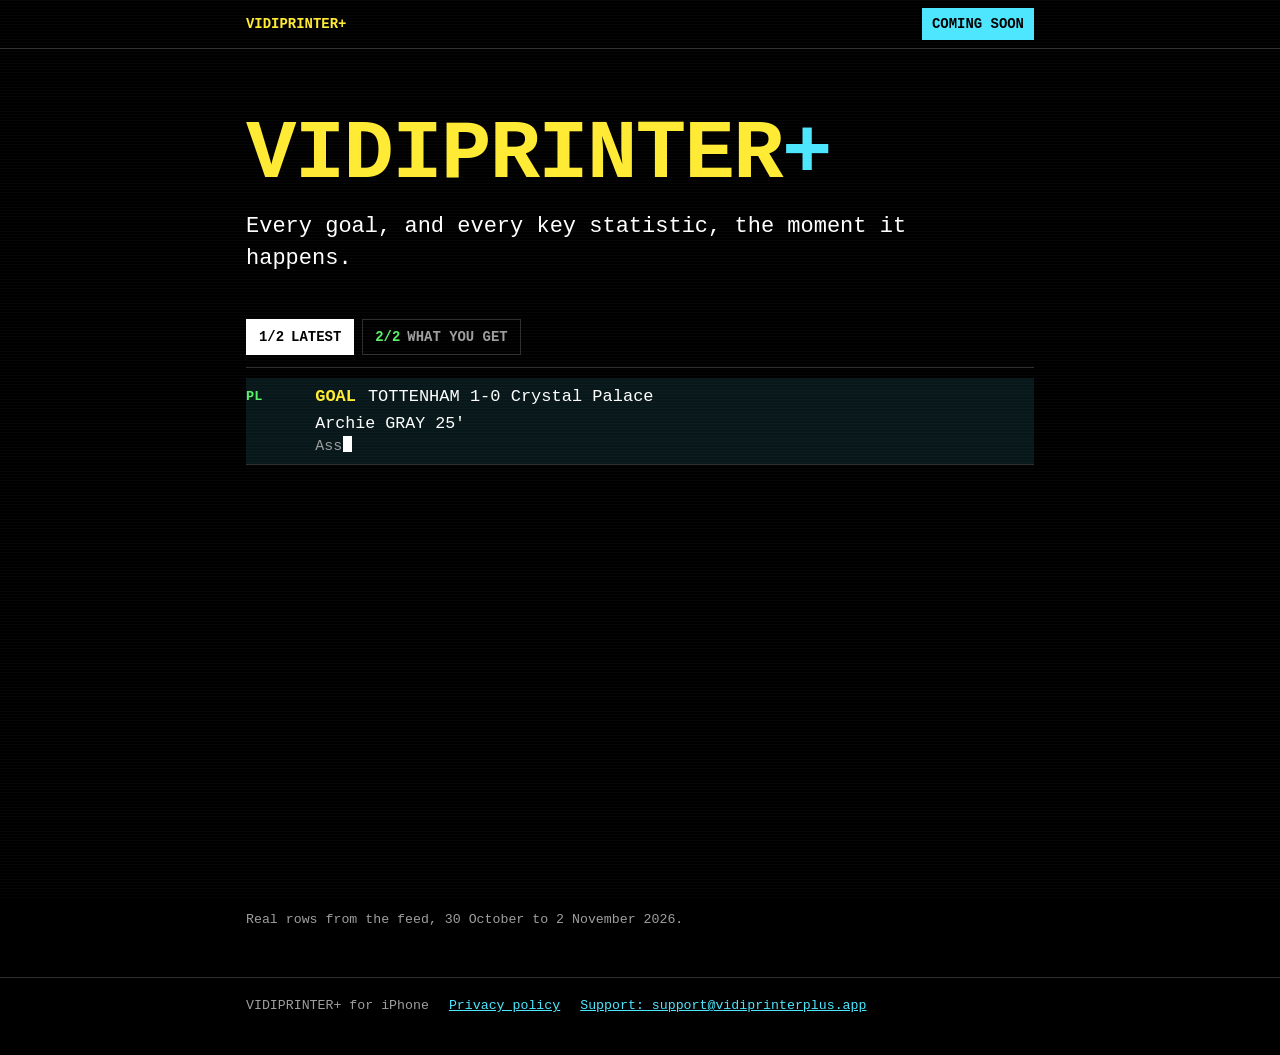
==== commit 8de49a97: "Add the support address support@vidiprinterplus.app The footer links to it on both pages, and the pr" ====
--- a/docs/index.html
+++ b/docs/index.html
@@ -73,6 +73,7 @@
   <div class="wrap">
     <span>VIDIPRINTER+ for iPhone</span>
     <a href="privacy.html">Privacy policy</a>
+    <a href="mailto:support@vidiprinterplus.app">Support: support@vidiprinterplus.app</a>
   </div>
 </footer>
 
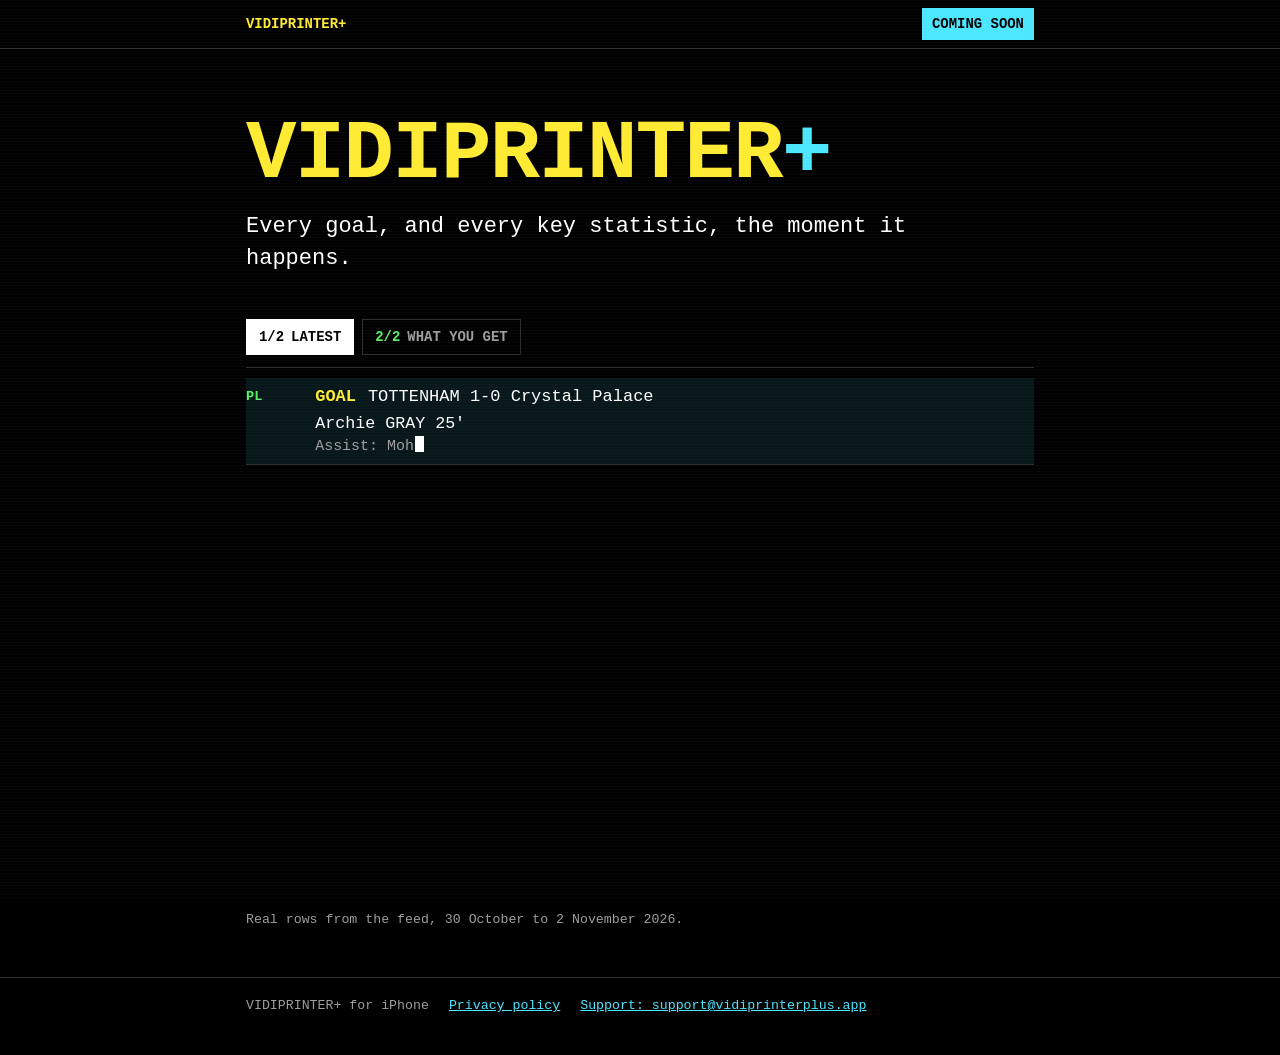
==== commit b99853e1: "Coverage: the Women's Champions League in, the Saudi Pro League out Co-Authored-By: Claude Opus 5.5 " ====
--- a/docs/index.html
+++ b/docs/index.html
@@ -58,7 +58,7 @@
 <div class="row"><span class="code">TBL</span><div><div class="head"><span class="lab c-cyan">TABLES</span><span class="score">Standings, the way you want them</span></div><div class="ins"><span class="chev">›</span><span>Sort every league table by form, home and away record, goals for and against, xG, or between any two dates.</span></div></div></div>
 <div class="row"><span class="code">SHR</span><div><div class="head"><span class="lab c-yellow">SHARE</span><span class="score">Post the line, not a screenshot</span></div><div class="ins"><span class="chev">›</span><span>Any stat line becomes an image for sharing on social media.</span></div></div></div>
 <div class="row"><span class="code">NIL</span><div><div class="head"><span class="lab c-magenta">NO ADS</span><span class="score">Just the football</span></div><div class="ins"><span class="chev">›</span><span>No banners, no pop-ups, no betting promos. Nothing between you and the scores.</span></div></div></div>
-<div class="row"><span class="code">ALL</span><div><div class="head"><span class="lab c-cyan">FT</span><span class="score">Football, top to bottom</span></div><div class="ins"><span class="chev">›</span><span>From the Premier League to the National League North and South in England, Women&#x27;s Super League, WSL 2 and domestic cups. Scottish Premiership to League Two, plus both cups.</span></div><div class="ins"><span class="chev">›</span><span>Europe&#x27;s top leagues and cups, MLS and the Saudi Pro League.</span></div></div></div>
+<div class="row"><span class="code">ALL</span><div><div class="head"><span class="lab c-cyan">FT</span><span class="score">Football, top to bottom</span></div><div class="ins"><span class="chev">›</span><span>From the Premier League to the National League North and South in England, Women&#x27;s Super League, WSL 2 and domestic cups. Scottish Premiership to League Two, plus both cups.</span></div><div class="ins"><span class="chev">›</span><span>Europe&#x27;s top leagues and cups, the Women&#x27;s Champions League and MLS.</span></div></div></div>
       </div>
 
       <div class="cta" id="get">
